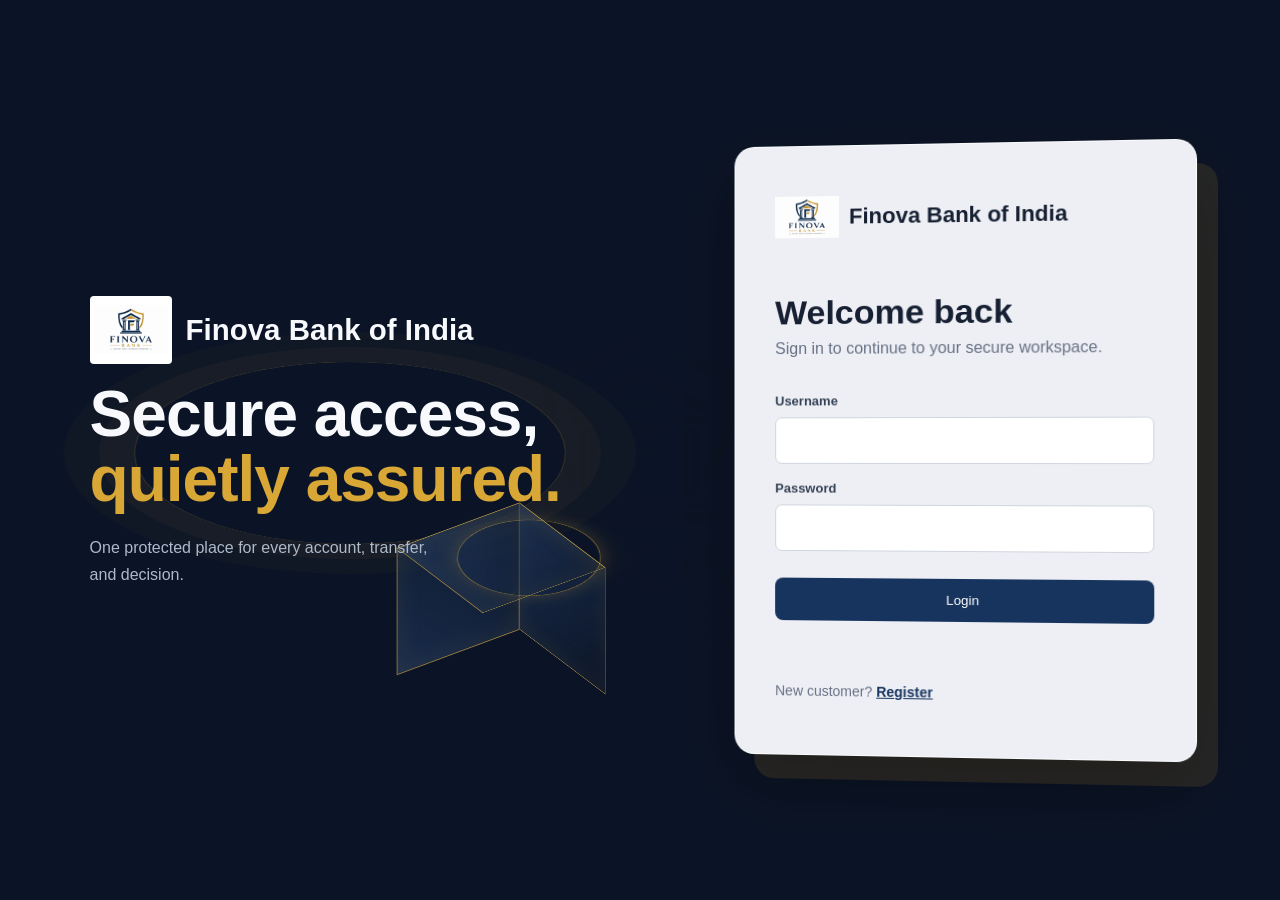
==== frontend/admin-transactions.html @ 8a997f4e "feat: initialize AML transaction monitoring system" ====
<!DOCTYPE html>
<html lang="en">
<head><meta charset="UTF-8"><meta name="viewport" content="width=device-width,initial-scale=1.0"><meta http-equiv="Cache-Control" content="no-cache, no-store, must-revalidate"><title>Transaction Monitor</title><link rel="stylesheet" href="style.css"></head>
<body><nav class="navbar"><div class="brand"><span>Finova Bank of India</span></div><div><a href="admin-dashboard.html">Dashboard</a><a href="alerts.html">Alerts</a><a href="#" onclick="logout()">Logout</a></div></nav>
<main class="container"><h1>All Transactions</h1><p>Read-only transaction monitoring for administrators.</p><div class="table-wrap"><table class="wide-table"><thead><tr><th>ID</th><th>Debit Customer</th><th>Debit Account</th><th>Amount</th><th>Credit Customer</th><th>Credit Account</th><th>Type</th><th>Channel</th><th>Location</th><th>Risk Score</th><th>Risk Level</th><th>Status</th><th>Date & Time</th></tr></thead><tbody id="rows"></tbody></table></div><p id="message" class="message"></p></main>
<script>
if(localStorage.getItem("role") !== "ADMIN"){window.location.href="login.html"}
function formatDateTime(value){if(!value)return "-";const date=new Date(value);if(Number.isNaN(date.getTime()))return "-";return new Intl.DateTimeFormat("en-IN",{day:"2-digit",month:"short",year:"numeric",hour:"2-digit",minute:"2-digit",hour12:true}).format(date)}
async function load(){try{const response=await fetch("/admin/transactions"),data=await response.json();if(!response.ok)throw Error(data.detail||"Unable to load transactions");rows.innerHTML=data.map(transaction=>`<tr><td>#${transaction.id}</td><td>${transaction.debit?.customer_name||"-"}</td><td>${transaction.debit?.account_number||"-"}</td><td>₹ ${Number(transaction.amount).toLocaleString("en-IN")}</td><td>${transaction.credit?.customer_name||"-"}</td><td>${transaction.credit?.account_number||"-"}</td><td>${transaction.transaction_type||"-"}</td><td>${transaction.transaction_channel||"-"}</td><td>${transaction.transaction_location||"-"}</td><td>${transaction.risk_probability == null ? "-" : Number(transaction.risk_probability).toFixed(3)}</td><td><b>${transaction.risk_level||"-"}</b></td><td>${transaction.status||"-"}</td><td>${formatDateTime(transaction.created_at)}</td></tr>`).join("")||"<tr><td colspan='13'>No transactions found.</td></tr>"}catch(error){message.textContent=error.message}}
function logout(){localStorage.clear();location.href="login.html"}load();
</script></body></html>
---- frontend/style.css ----
*{box-sizing:border-box}body{position:relative;margin:0;font-family:Arial,sans-serif;background:#f4f7fb;color:#172033}body::before{content:"";position:fixed;inset:64px 0 0;background:url("logo.png") center 52%/min(560px,70vw) auto no-repeat;opacity:.09;mix-blend-mode:multiply;pointer-events:none;z-index:0}.navbar,.hero,.container,.login-stage{position:relative;z-index:1}
.navbar{min-height:64px;padding:0 5%;display:flex;align-items:center;justify-content:space-between;background:#172033;color:#fff}
.navbar h2{margin:0}.brand{display:flex;align-items:center;font-size:20px;font-weight:700;white-space:nowrap}.navbar a{color:#fff;text-decoration:none;margin-left:18px}.hero{position:relative;min-height:calc(100vh - 64px);display:grid;place-items:center;padding:40px;isolation:isolate}.hero::before{content:"";position:absolute;inset:0;background:url("logo.png") center/560px auto no-repeat;opacity:.42;mix-blend-mode:multiply;pointer-events:none;z-index:0}.hero>div{position:relative;z-index:1}
.hero>div{max-width:850px;text-align:center}.hero h1{font-size:48px;margin:18px 0}.hero p{font-size:19px;line-height:1.6}
.badge{display:inline-block;padding:8px 14px;border-radius:20px;background:#dfe8ff}.btn{border:0;display:inline-block;padding:12px 20px;border-radius:8px;background:#3157d5;color:#fff;cursor:pointer;text-decoration:none;margin-top:12px}
.container{max-width:1200px;margin:30px auto;padding:0 20px}.grid{display:grid;grid-template-columns:repeat(auto-fit,minmax(190px,1fr));gap:18px}
.card,.auth-card{background:#fff;border-radius:12px;padding:22px;margin-bottom:18px;box-shadow:0 3px 15px rgba(0,0,0,.08)}.card strong{font-size:28px}
.auth-card{width:min(420px,92%);margin:80px auto}.auth-card form,.form-grid{display:grid;gap:12px}
input,select{width:100%;padding:11px;border:1px solid #ccd3df;border-radius:7px;font-size:15px}.form-grid{grid-template-columns:repeat(2,1fr)}.form-grid .btn{grid-column:1/-1}
.message{color:#b42318;margin-top:15px}.table-wrap{overflow-x:auto;background:#fff;border-radius:10px;scrollbar-color:#3157d5 #e4e8ef;scrollbar-width:auto}.table-wrap::-webkit-scrollbar{height:12px}.table-wrap::-webkit-scrollbar-track{background:#e4e8ef;border-radius:10px}.table-wrap::-webkit-scrollbar-thumb{background:#3157d5;border:3px solid #e4e8ef;border-radius:10px}.table-wrap::-webkit-scrollbar-thumb:hover{background:#2445b3}table{width:100%;border-collapse:collapse}
.wide-table{min-width:1100px}
th,td{text-align:left;padding:13px;border-bottom:1px solid #e4e8ef}th{background:#eef2f8}pre{white-space:pre-wrap;background:#101828;color:#fff;padding:15px;border-radius:8px;overflow-x:auto}
.tab-bar{display:flex;gap:10px;margin-bottom:18px}
.tab-button{flex:1;padding:12px 18px;border:1px solid #ccd3df;border-radius:10px;background:#f8fafc;color:#172033;cursor:pointer;transition:background .2s,border-color .2s}
.tab-button.active{background:#3157d5;color:#fff;border-color:#3157d5}
.hidden{display:none}
@media(max-width:700px){.navbar{padding:12px 4%;flex-direction:column;gap:10px}.navbar a{margin:0 6px}.hero h1{font-size:34px}.form-grid{grid-template-columns:1fr}.form-grid .btn{grid-column:auto}}
.button-row{margin-bottom:18px}
.button-row .btn{padding:12px 18px}

.login-page{min-height:100vh;background:#0b1426;color:#f7f9fc;overflow:hidden}
.login-stage{min-height:100vh;display:grid;grid-template-columns:minmax(0,1.1fr) minmax(360px,.9fr);align-items:center;max-width:1280px;margin:auto;padding:7vh 7vw;gap:7vw;perspective:1400px}
.login-visual{position:relative;min-height:560px;display:flex;align-items:center;isolation:isolate}
.login-visual::before{content:"";position:absolute;width:430px;height:430px;left:8%;top:12%;border:1px solid rgba(208,164,55,.25);border-radius:50%;box-shadow:0 0 0 35px rgba(208,164,55,.035),0 0 0 70px rgba(208,164,55,.025);transform:rotateX(65deg) rotateZ(-18deg);animation:drift 9s ease-in-out infinite}
.visual-copy{position:relative;z-index:2;max-width:510px}.login-visual-brand{display:flex;align-items:center;gap:14px;margin-bottom:18px;color:#f7f9fc;font-size:clamp(22px,2.3vw,32px);font-weight:800;white-space:nowrap}.login-visual-brand img{width:82px;height:68px;object-fit:contain;background:#fff;border-radius:4px;padding:4px}.eyebrow{color:#d8a735;font-size:12px;font-weight:700;letter-spacing:3px}.visual-copy h1{font-size:clamp(42px,5vw,76px);line-height:1.02;letter-spacing:-1px;margin:0 0 22px}.visual-copy h1 em{color:#d8a735;font-style:normal}.visual-copy p{max-width:360px;color:#aeb9ca;font-size:16px;line-height:1.7}
.security-cube{position:absolute;right:4%;bottom:2%;width:190px;height:190px;transform-style:preserve-3d;transform:rotateX(58deg) rotateZ(-35deg);animation:floatCube 7s ease-in-out infinite;z-index:1}.cube-face{position:absolute;width:150px;height:150px;border:1px solid rgba(221,177,66,.65);background:linear-gradient(135deg,rgba(29,52,88,.75),rgba(13,24,44,.25));box-shadow:inset 0 0 35px rgba(216,167,53,.08)}.cube-front{transform:translateZ(75px)}.cube-side{transform:rotateY(90deg) translateZ(75px)}.cube-top{transform:rotateX(90deg) translateZ(75px)}.cube-ring{position:absolute;inset:23px;border:1px solid rgba(216,167,53,.55);border-radius:50%;transform:translateZ(78px);box-shadow:0 0 24px rgba(216,167,53,.24)}
.login-page .auth-card{position:relative;width:100%;margin:0;padding:42px 40px;background:rgba(246,248,252,.96);color:#172033;border:1px solid rgba(255,255,255,.7);border-radius:20px;box-shadow:20px 24px 0 rgba(216,167,53,.12),0 28px 70px rgba(0,0,0,.38);transform:rotateY(-5deg);transition:transform .35s ease}.login-page .auth-card:hover{transform:rotateY(0) translateY(-4px)}.login-page .brand{color:#172033;font-size:22px;font-weight:800}.login-brand{gap:10px}.login-brand img{width:64px;height:58px;object-fit:contain}.login-page .auth-card h2{font-size:34px;margin:48px 0 8px}.login-subtitle{color:#667085;margin:0 0 28px}.login-page .auth-card form{gap:9px}.login-page label{font-size:13px;font-weight:700;color:#344054;margin-top:8px}.login-page input{background:#fff;border-color:#d0d5dd;padding:14px 13px}.login-page .btn{width:100%;margin-top:18px;background:#17345f;padding:14px}.login-page .btn:hover{background:#d09f2d}.login-page .message{min-height:20px}.register-line{color:#667085;font-size:14px;margin-top:28px}.register-line a{color:#17345f;font-weight:700}
@keyframes floatCube{0%,100%{transform:rotateX(58deg) rotateZ(-35deg) translateY(0)}50%{transform:rotateX(63deg) rotateZ(-29deg) translateY(-18px)}}@keyframes drift{0%,100%{transform:rotateX(65deg) rotateZ(-18deg) translate(0)}50%{transform:rotateX(65deg) rotateZ(-12deg) translate(12px,-15px)}}
@media(max-width:800px){body::before{background-size:min(420px,82vw);background-position:center 58%}.login-stage{grid-template-columns:1fr;padding:36px 22px;gap:28px}.login-visual{min-height:310px;align-items:end}.visual-copy h1{font-size:46px}.security-cube{right:0;bottom:-28px;transform:scale(.72) rotateX(58deg) rotateZ(-35deg)}.login-page .auth-card{transform:none;padding:32px 26px}.login-page .auth-card h2{margin-top:34px}}
.login-message{padding:0;line-height:1.5}.login-message.login-inactive{position:relative;padding:16px 18px 16px 48px;margin-top:18px;background:#fff4e5;border:1px solid #f2c078;border-radius:12px;color:#8a4b08;font-weight:600}.login-message.login-inactive::before{content:"!";position:absolute;left:16px;top:15px;display:grid;place-items:center;width:22px;height:22px;border-radius:50%;background:#d99a2b;color:#fff;font-weight:800}

.home-page{background:#f7f9fc;color:#172033}.home-page::before{display:none}.home-navbar{min-height:94px;padding:0 clamp(24px,7vw,96px);background:#fff;border-bottom:1px solid #e5eaf1;color:#172033}.home-brand{gap:14px;color:#172033;text-decoration:none}.home-brand img{width:82px;height:76px;object-fit:contain}.home-nav-links{display:flex;align-items:center;gap:28px}.home-nav-links>a{margin:0;color:#344054;text-decoration:none;font-size:14px}.home-nav-links .home-login{padding:11px 22px;border-radius:5px;background:#0877b9;color:#fff;font-weight:700}.home-main{overflow:hidden}.home-hero{position:relative;display:grid;grid-template-columns:minmax(0,1fr) minmax(320px,.8fr);align-items:center;gap:7vw;max-width:1240px;min-height:560px;margin:auto;padding:70px clamp(24px,7vw,96px) 58px}.home-copy{position:relative;z-index:1;max-width:650px}.home-eyebrow{color:#0877b9;font-size:12px;font-weight:800;letter-spacing:3px}.home-copy h1{max-width:680px;margin:22px 0 20px;font-size:clamp(42px,5vw,72px);line-height:1.04;letter-spacing:-1px}.home-copy>p{max-width:520px;margin:0;color:#667085;font-size:19px;line-height:1.65}.home-actions{display:flex;align-items:center;gap:26px;margin-top:32px}.home-actions .btn{margin:0;background:#0877b9;padding:14px 25px;border-radius:5px}.home-actions .btn:hover{background:#075f93}.home-secondary{color:#0877b9;font-weight:700;text-decoration:none}.home-secondary span{font-size:20px;margin-left:6px}.home-logo-stage{display:grid;place-items:center;min-height:390px;background:#fff;border-radius:50%;box-shadow:0 20px 60px rgba(23,32,51,.1);border:1px solid #e7edf4}.home-logo-stage img{width:min(390px,88%);height:auto;object-fit:contain}.home-services{display:grid;grid-template-columns:minmax(250px,.8fr) minmax(0,1.7fr);gap:6vw;max-width:1240px;margin:auto;padding:58px clamp(24px,7vw,96px) 78px;border-top:1px solid #e2e8f0}.home-services h2{max-width:360px;margin:18px 0 0;font-size:30px;line-height:1.15}.service-list{display:grid;grid-template-columns:repeat(3,1fr);gap:24px}.service-list article{padding-left:18px;border-left:2px solid #d8a735}.service-number{color:#d09f2d;font-size:12px;font-weight:800;letter-spacing:2px}.service-list h3{margin:24px 0 10px;font-size:18px}.service-list p{margin:0;color:#667085;line-height:1.6;font-size:14px}
@media(max-width:800px){.home-navbar{padding:12px 22px}.home-nav-links{gap:12px}.home-nav-links>a:not(.home-login){display:none}.home-hero{grid-template-columns:1fr;gap:30px;padding-top:54px}.home-logo-stage{min-height:280px;order:-1}.home-copy h1{font-size:44px}.home-services{grid-template-columns:1fr;gap:35px}.service-list{grid-template-columns:1fr}.service-list article{padding:0 0 18px;border-left:0;border-bottom:2px solid #d8a735}}
.home-page{background:#0b1426;color:#f7f9fc}.home-navbar{background:#0b1426;border-bottom:1px solid rgba(255,255,255,.08);color:#fff}.home-brand{color:#fff}.home-nav-links>a{color:#d7dfec}.home-nav-links .home-login{background:#17345f}.home-main{background:#0b1426}.home-hero{max-width:1400px;min-height:calc(100vh - 94px);padding-top:70px;padding-bottom:90px}.home-eyebrow{color:#d8a735}.home-copy h1{color:#f7f9fc}.home-copy>p{color:#aeb9ca}.home-actions .btn{background:#d09f2d;color:#101828}.home-actions .btn:hover{background:#e1b84e}.home-secondary{color:#e0b33e}.home-logo-stage{min-height:500px;border-radius:20px;background:rgba(246,248,252,.96);border:1px solid rgba(255,255,255,.7);box-shadow:20px 24px 0 rgba(216,167,53,.12),0 28px 70px rgba(0,0,0,.38);transform:rotateY(-5deg);transition:transform .35s ease}.home-logo-stage:hover{transform:rotateY(0) translateY(-4px)}.home-services{max-width:1400px;border-top:1px solid rgba(255,255,255,.12)}.home-services h2{color:#f7f9fc}.service-list h3{color:#f7f9fc}.service-list p{color:#aeb9ca}.service-list article{border-color:#d8a735}
@media(max-width:800px){.home-hero{min-height:auto;padding-top:46px;padding-bottom:64px}.home-logo-stage{min-height:300px;transform:none}.home-logo-stage:hover{transform:none}.home-services{padding-top:46px}}
@media(max-width:800px){.login-visual-brand{gap:10px;font-size:20px}.login-visual-brand img{width:64px;height:56px}}

.customer-page{min-height:100vh;background:#f2f4f8;color:#172033}.customer-page::before{display:none}.customer-navbar{min-height:76px;padding:0 clamp(24px,6vw,80px);background:#0b1426}.customer-brand{gap:12px;color:#fff;text-decoration:none}.customer-brand img{width:50px;height:50px;object-fit:contain;background:#fff;border-radius:4px;padding:3px}.customer-nav-links{display:flex;align-items:center;gap:26px}.customer-nav-links>a{margin:0;color:#d7dfec;text-decoration:none;font-size:14px}.customer-nav-links>a:hover{color:#fff}.customer-nav-links .customer-logout{padding-left:26px;border-left:1px solid rgba(255,255,255,.2);color:#d8a735}.customer-content{position:relative;z-index:1;max-width:1320px;margin:auto;padding:54px clamp(24px,6vw,80px) 70px}.customer-header{display:flex;align-items:flex-end;justify-content:space-between;gap:30px;margin-bottom:34px}.customer-kicker{margin:0;color:#0877b9;font-size:10px;font-weight:800;letter-spacing:2.5px}.customer-header h1{margin:12px 0 8px;font-size:clamp(34px,4.5vw,58px);line-height:1;letter-spacing:-1px}.customer-header>div>p:last-child{margin:0;color:#7d8797;font-size:15px}.customer-actions{display:flex;gap:12px}.customer-actions a{padding:12px 16px;border:1px solid #d6deea;border-radius:5px;color:#0877b9;text-decoration:none;font-size:13px;font-weight:700;background:#fff}.customer-actions a:first-child{background:#0877b9;border-color:#0877b9;color:#fff}.customer-actions span{font-size:17px;margin-left:8px}.customer-summary{display:grid;grid-template-columns:1.35fr .65fr;gap:18px;margin-bottom:42px}.customer-profile,.customer-total{min-height:178px;padding:28px;background:#fff;border:1px solid #e5e9f0;border-radius:10px;box-shadow:0 8px 22px rgba(23,32,51,.04)}.customer-profile{border-left:4px solid #d8a735}.customer-profile-label,.account-label{display:block;color:#8b96a6;font-size:10px;font-weight:800;letter-spacing:2px}.customer-profile h3{margin:17px 0 7px;font-size:25px}.customer-profile p{margin:0 0 16px;color:#667085}.customer-profile small{color:#9aa3b1}.customer-total{display:flex;flex-direction:column;justify-content:center;background:#17345f;color:#fff}.customer-total>span{color:#aebed3;font-size:12px}.customer-total strong{margin:13px 0;font-size:32px}.customer-total small{color:#aebed3;font-size:11px}.customer-live-dot{display:inline-block;width:7px;height:7px;margin-right:7px;border-radius:50%;background:#46c98b}.customer-section-heading{display:flex;align-items:flex-end;justify-content:space-between;margin-bottom:18px}.customer-section-heading h2{margin:10px 0 0;font-size:28px}.customer-section-heading>span{color:#8b96a6;font-size:13px}.customer-accounts{display:grid;grid-template-columns:repeat(auto-fit,minmax(260px,1fr));gap:18px}.customer-account{position:relative;min-height:245px;padding:24px;background:#fff;border:1px solid #e5e9f0;border-radius:10px;box-shadow:0 8px 22px rgba(23,32,51,.04);overflow:hidden}.customer-account::after{content:"";position:absolute;right:-35px;bottom:-55px;width:150px;height:150px;border:1px solid rgba(8,119,185,.15);border-radius:50%;box-shadow:0 0 0 20px rgba(8,119,185,.035),0 0 0 40px rgba(8,119,185,.025)}.account-top{display:flex;justify-content:space-between;align-items:center}.account-type{font-size:13px;font-weight:800;letter-spacing:1px}.account-status{padding:5px 8px;border-radius:4px;background:#e8f8f0;color:#16805c;font-size:9px;font-weight:800}.account-inactive .account-status{background:#fff1e7;color:#b45309}.account-number{margin:24px 0 23px;color:#536174;letter-spacing:2px;font-size:15px}.customer-account strong{display:block;margin-top:8px;font-size:26px}.customer-account>a{position:relative;z-index:1;display:inline-block;margin-top:24px;color:#0877b9;font-size:12px;font-weight:700;text-decoration:none}.customer-account>a span{font-size:16px;margin-left:5px}.customer-page .message{margin-top:25px}
@media(max-width:800px){.customer-navbar{padding:12px 22px}.customer-nav-links{gap:12px}.customer-nav-links>a:not(.customer-logout){display:none}.customer-header{align-items:flex-start;flex-direction:column}.customer-actions{width:100%}.customer-actions a{flex:1;text-align:center}.customer-summary{grid-template-columns:1fr}.customer-content{padding-top:36px}}
@media(max-width:520px){.customer-actions{flex-direction:column}.customer-account{min-height:220px}}
.notification-page{min-height:100vh;background:#f2f4f8;color:#172033}.notification-page::before{display:none}.notification-content{max-width:1100px;margin:auto;padding:54px clamp(24px,6vw,80px) 70px}.notification-header{display:flex;align-items:flex-end;justify-content:space-between;gap:25px;margin-bottom:36px}.notification-header h1{margin:12px 0 8px;font-size:clamp(38px,4vw,58px);line-height:1;letter-spacing:-1px}.notification-header p:last-child{margin:0;color:#7d8797;font-size:15px}.notification-count{display:flex;align-items:baseline;gap:9px;padding:16px 20px;border-left:3px solid #d8a735;background:#fff;border-radius:6px}.notification-count strong{font-size:30px}.notification-count span{color:#7d8797;font-size:12px}.notification-toolbar{display:flex;align-items:center;justify-content:space-between;gap:20px;margin-bottom:17px;padding:23px 26px;background:#fff;border:1px solid #e5e9f0;border-radius:10px;box-shadow:0 8px 22px rgba(23,32,51,.04)}.notification-toolbar h2{margin:9px 0 0;font-size:22px}.notification-filters{display:flex;gap:7px}.notification-filter{padding:9px 14px;border:1px solid #d5dce7;border-radius:5px;background:#fff;color:#667085;cursor:pointer;font-size:12px;font-weight:700}.notification-filter.active{border-color:#0877b9;background:#0877b9;color:#fff}.notification-list{display:grid;gap:12px}.notification-item{display:flex;gap:18px;padding:22px 25px;background:#fff;border:1px solid #e5e9f0;border-radius:10px;box-shadow:0 8px 22px rgba(23,32,51,.04)}.notification-item.unread{border-left:4px solid #0877b9;background:#fbfdff}.notification-icon{display:grid;place-items:center;flex:0 0 34px;height:34px;border-radius:50%;background:#e7f3fb;color:#0877b9;font-weight:800}.notification-item.unread .notification-icon{background:#fff1d6;color:#b77900}.notification-body{min-width:0;flex:1}.notification-item-top{display:flex;align-items:center;justify-content:space-between;gap:15px}.notification-status{color:#0877b9;font-size:9px;font-weight:800;letter-spacing:1.5px}.notification-item.read .notification-status{color:#9aa3b1}.notification-item time{color:#9aa3b1;font-size:11px}.notification-item h3{margin:10px 0 6px;font-size:16px}.notification-item p{margin:0;color:#667085;font-size:13px;line-height:1.6}.notification-read-button{margin-top:15px;padding:0;border:0;background:transparent;color:#0877b9;cursor:pointer;font-size:12px;font-weight:800}.notification-read-button span{margin-left:6px;font-size:16px}.notification-empty{display:flex;flex-direction:column;align-items:center;gap:8px;padding:55px 20px;background:#fff;border:1px dashed #cfd8e5;border-radius:10px;color:#7d8797}.notification-empty strong{color:#344054;font-size:16px}.notification-empty span{font-size:12px}.notification-page .message{margin-top:18px}@media(max-width:700px){.notification-header{align-items:flex-start;flex-direction:column}.notification-count{align-self:stretch}.notification-toolbar{align-items:flex-start;flex-direction:column}.notification-filters{width:100%}.notification-filter{flex:1}.notification-item{padding:18px}.notification-item-top{align-items:flex-start;flex-direction:column-reverse;gap:5px}}
.customer-analytics{margin-bottom:42px;padding:26px 28px;background:#fff;border:1px solid #e5e9f0;border-radius:10px;box-shadow:0 8px 22px rgba(23,32,51,.04)}.customer-analytics-heading{display:flex;align-items:flex-start;justify-content:space-between;gap:20px}.customer-analytics h2{margin:10px 0 0;font-size:26px}.analytics-controls{display:flex;gap:12px}.analytics-controls label{color:#344054;font-size:10px;font-weight:800}.analytics-controls select,.analytics-controls input{display:block;height:38px;margin-top:6px;padding:0 10px;border:1px solid #d3dbe7;border-radius:5px;background:#fbfcfe;color:#172033;font-size:12px}.analytics-metrics{display:grid;grid-template-columns:repeat(3,1fr);gap:14px;margin-top:24px}.analytics-metrics article{padding:19px 20px;border-left:3px solid #0877b9;background:#f7f9fc;border-radius:6px}.analytics-metrics article.debit-metric{border-color:#d8a735}.analytics-metrics article.credit-metric{border-color:#2bb673}.analytics-metrics span,.analytics-metrics small{display:block;color:#7d8797;font-size:11px}.analytics-metrics strong{display:block;margin:11px 0 6px;font-size:25px}.analytics-metrics small{color:#9aa3b1}@media(max-width:700px){.customer-analytics-heading{flex-direction:column}.analytics-controls{width:100%}.analytics-controls label{flex:1}.analytics-controls select,.analytics-controls input{width:100%}.analytics-metrics{grid-template-columns:1fr}}
.customer-page .customer-header h1,.customer-page .customer-section-heading h2,.customer-page .customer-analytics h2{color:#0F1F3D}.customer-page .customer-kicker{color:#0066A1}.customer-page .customer-header>div>p:last-child,.customer-page .customer-profile p,.customer-page .customer-total small,.customer-page .analytics-metrics small{color:#64748B}.customer-page .customer-profile h3,.customer-page .customer-profile small{color:#1F2937}.customer-page .customer-account strong,.customer-page .analytics-metrics strong{color:#0F1F3D}.customer-page .account-status{background:#ecfdf3;color:#16A34A}.customer-page .customer-total strong{color:#fff}
.customer-page .customer-kicker{font-size:12px}
.notification-item h3{color:#172033;font-size:17px;font-weight:800}.notification-item p{color:#667085;font-size:14px}.notification-item.unread{border-left-color:#d8a735;background:#fffdf8}.notification-item.unread h3{color:#0877b9}.notification-item.unread p{color:#344054;font-weight:600}.notification-item.unread .notification-status{color:#b77900}.notification-item.read .notification-icon{background:#eef1f5;color:#7d8797}
.notification-item{cursor:pointer;transition:transform .18s ease,box-shadow .18s ease,border-color .18s ease}.notification-item:hover,.notification-item:focus-visible{transform:translateY(-2px);border-color:#0877b9;box-shadow:0 12px 26px rgba(8,119,185,.12);outline:none}.notification-item h3{transition:color .18s ease}.notification-item:hover h3,.notification-item:focus-visible h3{color:#0877b9;text-decoration:underline;text-underline-offset:3px}
.notification-page{color:#172033}.notification-page h1,.notification-page h2{color:#172033}.notification-page .notification-header p:last-child,.notification-page .notification-item p,.notification-page .notification-item time,.notification-page .notification-count span,.notification-page .history-caption{color:#344054}.notification-page .notification-item h3{color:#172033}.notification-page .notification-item.unread h3{color:#0877b9}.notification-page .notification-item.unread p{color:#172033}.notification-page .notification-toolbar h2{color:#172033}.notification-page .notification-filter{color:#0877b9}.notification-page .notification-empty{color:#344054}.notification-page .notification-empty strong{color:#172033}.notification-page .notification-empty span{color:#344054}
.notification-page .notification-toolbar,.notification-page .notification-item,.notification-page .notification-count,.notification-page .notification-empty{opacity:1;background-color:#fff}.notification-page .notification-item.unread{background-color:#fffdf8}
.notification-page .notification-filter.active{border-color:#d09f2d;background:#d09f2d;color:#172033}.notification-page .notification-read-button{color:#d09f2d}.notification-page .notification-read-button:hover{color:#b77900}

.transfer-page{min-height:100vh;background:#f2f4f8;color:#172033}.transfer-page::before{display:none}.transfer-navbar{min-height:76px;padding:0 clamp(24px,6vw,80px);background:#0b1426}.transfer-brand{gap:12px;color:#fff;text-decoration:none}.transfer-brand img{width:50px;height:50px;object-fit:contain;background:#fff;border-radius:4px;padding:3px}.transfer-navbar>div{display:flex;gap:26px}.transfer-navbar>div a{margin:0;color:#d7dfec;text-decoration:none;font-size:14px}.transfer-navbar>div a:hover{color:#fff}.transfer-content{max-width:1240px;margin:auto;padding:54px clamp(24px,6vw,80px) 70px}.transfer-header{display:flex;align-items:flex-end;justify-content:space-between;gap:30px;margin-bottom:32px}.transfer-kicker{margin:0;color:#0877b9;font-size:10px;font-weight:800;letter-spacing:2.5px}.transfer-header h1{margin:12px 0 8px;font-size:clamp(38px,4vw,58px);line-height:1;letter-spacing:-1px}.transfer-header>div>p:last-child{margin:0;color:#7d8797;font-size:15px}.transfer-steps{display:flex;align-items:center;gap:12px;color:#9aa3b1;font-size:11px}.transfer-steps span{display:flex;align-items:center;gap:7px}.transfer-steps span b{font-weight:700}.transfer-steps span.active{color:#0877b9}.transfer-steps span.active:first-letter{color:#d09f2d}.transfer-steps i{width:28px;height:1px;background:#d6deea}.transfer-layout{display:grid;grid-template-columns:minmax(0,1.45fr) minmax(270px,.55fr);gap:18px;align-items:stretch}.transfer-panel,.transfer-side,.transfer-history{background:#fff;border:1px solid #e5e9f0;border-radius:10px;box-shadow:0 8px 22px rgba(23,32,51,.04)}.transfer-panel{padding:30px}.transfer-panel-heading{display:flex;align-items:flex-start;justify-content:space-between;gap:20px}.transfer-panel-heading h2{margin:10px 0 0;font-size:23px}.secure-badge{padding:6px 9px;border-radius:4px;background:#e8f8f0;color:#16805c;font-size:9px;font-weight:800;letter-spacing:1px}.transfer-form{position:relative;display:grid;grid-template-columns:1fr 1fr;gap:18px 20px;margin-top:29px}.transfer-field{position:relative}.transfer-field label,.transfer-amount-field label{display:block;margin-bottom:8px;color:#344054;font-size:12px;font-weight:800}.transfer-field input,.transfer-field select,.transfer-amount-field input{width:100%;height:50px;padding:0 14px;border:1px solid #d3dbe7;border-radius:6px;background:#fbfcfe;color:#172033;font-size:14px;outline:none}.transfer-field input:focus,.transfer-field select:focus,.transfer-amount-field input:focus{border-color:#0877b9;box-shadow:0 0 0 3px rgba(8,119,185,.1)}.transfer-field small{display:block;margin-top:7px;color:#9aa3b1;font-size:11px}.transfer-connector{position:absolute;top:78px;left:50%;z-index:2;display:grid;place-items:center;width:28px;height:28px;margin-left:-14px;border:1px solid #d8a735;border-radius:50%;background:#fff;color:#d09f2d;font-weight:800}.transfer-amount-field{grid-column:1}.amount-input{display:flex;align-items:center;height:65px;border:1px solid #d8a735;border-radius:6px;background:#fff9eb}.amount-input span{padding-left:18px;color:#d09f2d;font-size:22px;font-weight:800}.transfer-amount-field input{height:63px;border:0;background:transparent;font-size:26px;font-weight:800}.transfer-preview{display:flex;flex-direction:column;justify-content:center;padding:0 20px;border-left:2px solid #d8a735}.transfer-preview span{color:#8b96a6;font-size:9px;font-weight:800;letter-spacing:1.5px}.transfer-preview strong{margin:7px 0 4px;font-size:15px}.transfer-preview small{color:#9aa3b1;font-size:11px}.transfer-advanced{grid-column:1/-1;border-top:1px solid #edf0f4;padding-top:17px}.transfer-advanced summary{cursor:pointer;color:#536174;font-size:12px;font-weight:700;list-style:none}.transfer-advanced summary::-webkit-details-marker{display:none}.transfer-advanced summary::before{content:"+";display:inline-grid;place-items:center;width:18px;height:18px;margin-right:8px;border:1px solid #ccd5e2;border-radius:50%;color:#0877b9}.transfer-advanced[open] summary::before{content:"-"}.transfer-advanced summary span{margin-left:8px;color:#9aa3b1;font-weight:400}.advanced-grid{display:grid;grid-template-columns:repeat(3,1fr);gap:12px;margin-top:16px}.advanced-grid label{color:#7d8797;font-size:10px}.advanced-grid input,.advanced-grid select{width:100%;margin-top:5px;padding:8px;border:1px solid #d3dbe7;border-radius:5px;font-size:12px}.transfer-submit{grid-column:1/-1;height:50px;border:0;border-radius:6px;background:#17345f;color:#fff;cursor:pointer;font-size:14px;font-weight:700}.transfer-submit:hover{background:#0877b9}.transfer-submit span{margin-left:10px;color:#d8a735;font-size:19px}.transfer-panel pre{grid-column:1/-1;margin:0;min-height:0}.transfer-side{position:relative;display:flex;flex-direction:column;justify-content:flex-end;padding:30px;background:#17345f;color:#fff;overflow:hidden}.transfer-side::before{content:"";position:absolute;right:-75px;top:-45px;width:220px;height:220px;border:1px solid rgba(216,167,53,.5);border-radius:50%;box-shadow:0 0 0 22px rgba(216,167,53,.08),0 0 0 45px rgba(216,167,53,.04)}.transfer-side-mark{position:absolute;top:29px;left:30px;color:#d8a735;font-size:74px;font-weight:900;line-height:1;opacity:.8}.transfer-side .transfer-kicker{position:relative;color:#d8a735}.transfer-side h2{position:relative;max-width:260px;margin:13px 0;font-size:27px;line-height:1.12}.transfer-side>p:not(.transfer-kicker){position:relative;max-width:280px;color:#aebed3;font-size:13px;line-height:1.65}.transfer-side>a{position:relative;margin-top:25px;color:#fff;text-decoration:none;font-size:12px;font-weight:700}.transfer-side>a span{margin-left:7px;color:#d8a735;font-size:17px}.transfer-history{margin-top:18px;padding:26px 30px}.history-caption{color:#9aa3b1;font-size:11px}.transfer-history .table-wrap{margin-top:17px}.transfer-history table{background:#fff}.transfer-history th{background:#f4f7fb;color:#7d8797;font-size:10px;text-transform:uppercase;letter-spacing:.5px}.transfer-history td{font-size:13px}.transfer-page .message{margin-top:18px}
@media(max-width:850px){.transfer-header{align-items:flex-start;flex-direction:column}.transfer-steps{align-self:flex-start}.transfer-layout{grid-template-columns:1fr}.transfer-side{min-height:260px}.transfer-side-mark{right:30px;left:auto}.transfer-form{grid-template-columns:1fr}.transfer-connector{display:none}.transfer-amount-field,.transfer-preview{grid-column:auto}.advanced-grid{grid-template-columns:repeat(2,1fr)}}
@media(max-width:560px){.transfer-navbar{padding:12px 22px}.transfer-navbar>div{gap:12px}.transfer-navbar>div a:not(:last-child){display:none}.transfer-content{padding-top:34px}.transfer-panel,.transfer-history{padding:22px 18px}.transfer-steps{gap:6px}.transfer-steps i{width:15px}.transfer-steps span b{display:none}.advanced-grid{grid-template-columns:1fr}}
.transfer-history-link{display:flex;align-items:center;justify-content:space-between;margin-top:18px;padding:20px 24px;background:#fff;border:1px solid #e5e9f0;border-radius:10px;box-shadow:0 8px 22px rgba(23,32,51,.04);color:#172033;text-decoration:none}.transfer-history-link span{display:flex;flex-direction:column;gap:6px}.transfer-history-link b{font-size:15px}.transfer-history-link small{color:#7d8797;font-size:12px}.transfer-history-link strong{color:#0877b9;font-size:25px}.history-send-button{padding:13px 17px;background:#0877b9;border-radius:5px;color:#fff;text-decoration:none;font-size:13px;font-weight:700}.history-send-button span{margin-left:8px;color:#d8a735}.history-full{margin-top:0}.history-full .table-wrap{margin-top:18px}.history-direction{color:#0877b9;font-weight:700}.history-page .transfer-header{align-items:center}
.transfer-page .transfer-kicker{font-size:12px}

.admin-page{min-height:100vh;background:#f2f4f8;color:#172033}.admin-page::before{display:none}.admin-sidebar{position:fixed;inset:0 auto 0 0;width:220px;padding:28px 18px 24px;background:#0b1426;color:#fff;z-index:5;display:flex;flex-direction:column}.admin-brand{display:flex;align-items:center;gap:10px;color:#fff;text-decoration:none;margin:0 8px 52px}.admin-brand img{width:48px;height:48px;object-fit:contain;background:#fff;border-radius:4px;padding:3px}.admin-brand span{display:flex;flex-direction:column;font-size:14px;letter-spacing:1px}.admin-brand small{color:#d8a735;font-size:8px;letter-spacing:2px;margin-top:4px}.admin-label,.admin-kicker{font-size:10px;letter-spacing:2px;font-weight:800;color:#7f8da5;margin:0}.admin-label{padding:0 12px 14px}.admin-nav{display:flex;align-items:center;gap:14px;padding:14px 12px;margin:2px 0;border-radius:5px;color:#aeb9ca;text-decoration:none;font-size:13px}.admin-nav span{color:#d8a735;font-size:10px}.admin-nav.active,.admin-nav:hover{background:#17345f;color:#fff}.admin-side-footer{margin-top:auto;border-top:1px solid rgba(255,255,255,.12);padding:18px 12px 0}.admin-side-footer span{display:block;color:#7f8da5;font-size:9px;letter-spacing:1.5px;margin-bottom:13px}.admin-side-footer a{color:#d8a735;text-decoration:none;font-size:13px}.admin-content{position:relative;z-index:1;margin-left:220px;max-width:none;padding:44px clamp(28px,5vw,76px) 70px}.admin-header{display:flex;align-items:flex-end;justify-content:space-between;gap:25px;margin-bottom:34px}.admin-header h1{margin:11px 0 8px;font-size:clamp(32px,3.4vw,54px);line-height:1;letter-spacing:-1px}.admin-muted{margin:0;color:#7d8797;font-size:14px}.admin-header-actions{display:flex;align-items:center;gap:12px}.admin-icon-action,.admin-primary-action{display:inline-flex;align-items:center;justify-content:center;text-decoration:none}.admin-icon-action{width:38px;height:38px;border:1px solid #d7dde7;border-radius:50%;color:#0877b9;font-weight:800}.admin-primary-action{gap:10px;padding:13px 17px;background:#0877b9;color:#fff;border-radius:5px;font-size:13px}.admin-primary-action span{font-size:18px}.admin-metrics{display:grid;grid-template-columns:repeat(4,1fr);gap:14px;margin-bottom:18px}.admin-metric{min-height:132px;padding:20px 20px 16px;background:#fff;border:1px solid #e5e9f0;border-radius:10px;box-shadow:0 8px 22px rgba(23,32,51,.04)}.admin-metric>span{display:block;color:#7d8797;font-size:12px}.admin-metric strong{display:block;margin:13px 0 12px;font-size:34px;line-height:1}.admin-metric small{color:#9aa3b1;font-size:11px}.admin-metric small b{color:#0877b9;font-size:15px;margin-left:4px}.admin-overview-grid{display:grid;grid-template-columns:minmax(0,1.5fr) minmax(270px,.7fr);gap:18px;margin-bottom:18px}.admin-panel{padding:25px;background:#fff;border:1px solid #e5e9f0;border-radius:10px;box-shadow:0 8px 22px rgba(23,32,51,.04)}.admin-panel-heading{display:flex;align-items:flex-start;justify-content:space-between;gap:15px}.admin-panel h2{margin:9px 0 0;font-size:20px}.admin-status-dot{color:#16805c;font-size:10px;font-weight:800;letter-spacing:1px}.admin-status-dot::before{content:"";display:inline-block;width:7px;height:7px;margin-right:6px;border-radius:50%;background:#2bb673}.admin-risk-visual{display:grid;grid-template-columns:190px 1fr;align-items:center;gap:35px;margin-top:28px}.admin-ring{width:160px;height:160px;display:flex;flex-direction:column;align-items:center;justify-content:center;border-radius:50%;background:radial-gradient(circle at center,#fff 54%,transparent 55%),conic-gradient(#ef4fb0 0 18%,#d9e0eb 18% 100%);box-shadow:inset 0 0 0 12px #fff}.admin-ring strong{font-size:35px}.admin-ring span{color:#8a94a4;font-size:11px;margin-top:7px}.admin-risk-bars{display:grid;gap:23px}.admin-risk-bars span{display:flex;justify-content:space-between;font-size:12px;margin-bottom:8px}.admin-risk-bars em{color:#7d8797;font-style:normal}.risk-bar{display:block;height:9px;border-radius:20px;background:#dce3ef}.risk-bar::after{content:"";display:block;width:100%;height:100%;border-radius:20px}.risk-bar.blue::after{background:#3c70c4}.risk-bar.pink::after{background:#e94cac}.risk-bar.gold::after{background:#d8a735}.admin-actions-panel{background:#17345f;color:#fff}.admin-actions-panel .admin-kicker{color:#9fb5d3}.admin-actions-panel h2{font-size:25px;margin:12px 0 20px}.admin-action-link{display:flex;justify-content:space-between;padding:15px 0;border-top:1px solid rgba(255,255,255,.16);color:#fff;text-decoration:none;font-size:13px}.admin-action-link b{color:#d8a735;font-size:18px}.admin-alert-panel{margin-bottom:18px}.admin-view-all{color:#0877b9;font-size:12px;text-decoration:none;font-weight:700}.admin-alert-list{margin-top:18px}.admin-alert-row{display:grid;grid-template-columns:70px minmax(160px,1fr) 120px 78px;align-items:center;gap:14px;padding:15px 0;border-top:1px solid #edf0f4}.admin-alert-id{color:#0877b9;font-size:12px;font-weight:800}.admin-alert-row b,.admin-alert-row small{display:block}.admin-alert-row small{color:#8a94a4;font-size:11px;margin-top:5px}.admin-alert-row>strong{font-size:13px}.admin-risk-tag{justify-self:end;padding:5px 8px;border-radius:4px;background:#fff0f8;color:#d32d91;font-size:10px;font-weight:800;text-transform:uppercase}.admin-empty{padding:25px 0;color:#8a94a4;font-size:13px}.admin-page .message{margin-left:0}
@media(max-width:900px){.admin-sidebar{position:static;width:auto;min-height:0;padding:15px;display:block}.admin-brand{margin:0 0 16px}.admin-label{display:none}.admin-nav{display:inline-flex;margin:0 2px;padding:9px}.admin-side-footer{display:none}.admin-content{margin-left:0;padding:30px 20px 50px}.admin-metrics{grid-template-columns:repeat(2,1fr)}.admin-overview-grid{grid-template-columns:1fr}.admin-header{align-items:flex-start;flex-direction:column}.admin-risk-visual{grid-template-columns:150px 1fr;gap:20px}}
@media(max-width:520px){.admin-metrics{grid-template-columns:1fr}.admin-header-actions{width:100%}.admin-primary-action{flex:1}.admin-risk-visual{grid-template-columns:1fr}.admin-ring{margin:auto}.admin-alert-row{grid-template-columns:50px 1fr 78px}.admin-alert-row>strong{grid-column:2}.admin-risk-tag{grid-column:3;grid-row:1}}
.history-filter-panel{margin-bottom:18px;padding:25px 30px;background:#fff;border:1px solid #e5e9f0;border-radius:10px;box-shadow:0 8px 22px rgba(23,32,51,.04)}.history-filters{display:grid;grid-template-columns:repeat(5,minmax(0,1fr)) auto;align-items:end;gap:14px;margin-top:20px}.history-filters label{color:#344054;font-size:11px;font-weight:800}.history-filters input,.history-filters select{display:block;width:100%;height:44px;margin-top:7px;padding:0 11px;border:1px solid #d3dbe7;border-radius:5px;background:#fbfcfe;color:#172033;font-size:13px}.history-run-button{height:44px;padding:0 18px;border:0;border-radius:5px;background:#0877b9;color:#fff;cursor:pointer;font-size:13px;font-weight:700;white-space:nowrap}.history-run-button:hover{background:#17345f}.history-run-button span{margin-left:7px;color:#d8a735;font-size:17px}@media(max-width:1050px){.history-filters{grid-template-columns:repeat(3,1fr)}.history-run-button{grid-column:auto}}@media(max-width:850px){.history-filters{grid-template-columns:repeat(2,1fr)}.history-run-button{grid-column:1/-1}}@media(max-width:560px){.history-filter-panel{padding:22px 18px}.history-filters{grid-template-columns:1fr}}
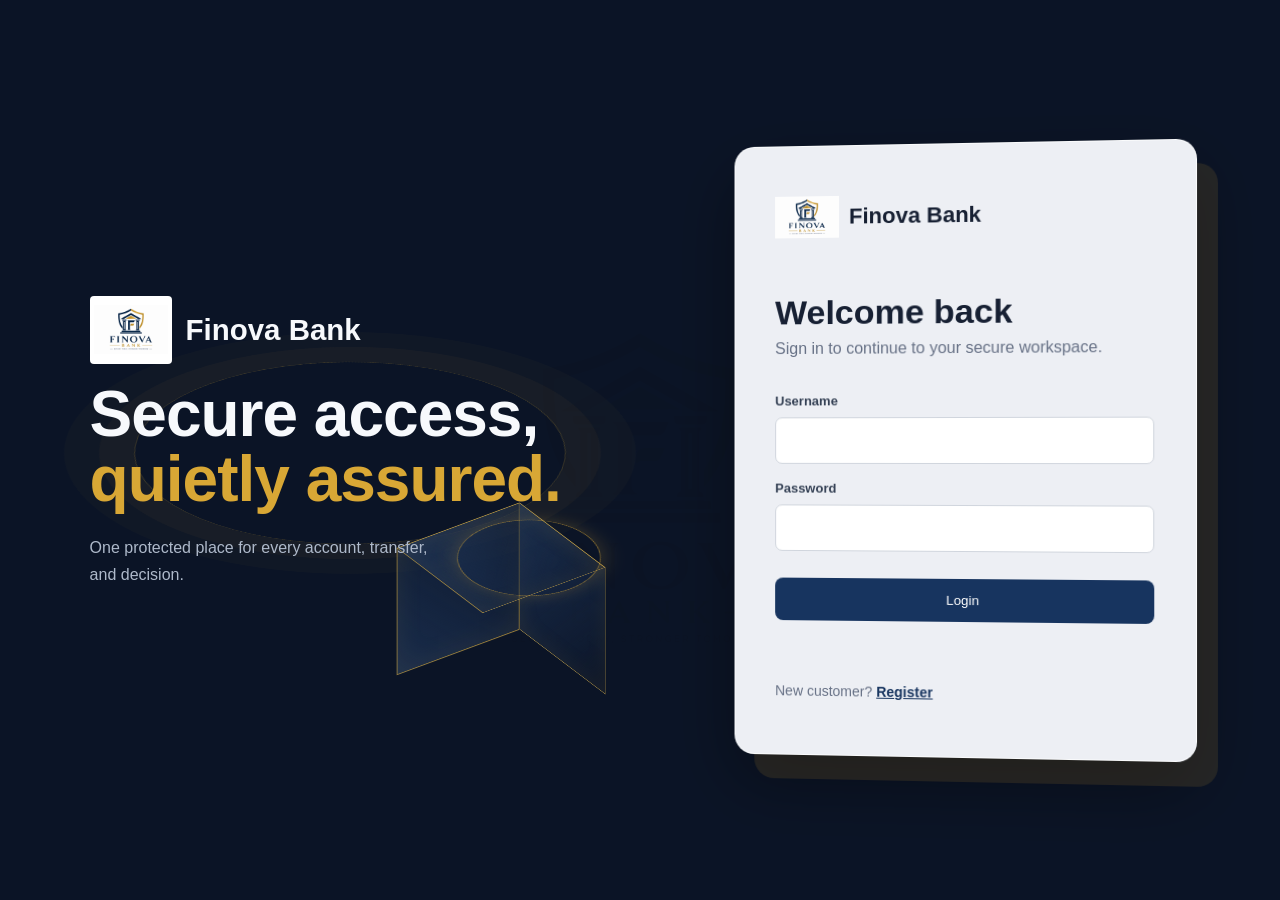
==== commit 76a74252: "Update HTML layout and styling" ====
--- a/frontend/admin-transactions.html
+++ b/frontend/admin-transactions.html
@@ -1,7 +1,7 @@
 <!DOCTYPE html>
 <html lang="en">
 <head><meta charset="UTF-8"><meta name="viewport" content="width=device-width,initial-scale=1.0"><meta http-equiv="Cache-Control" content="no-cache, no-store, must-revalidate"><title>Transaction Monitor</title><link rel="stylesheet" href="style.css"></head>
-<body><nav class="navbar"><div class="brand"><span>Finova Bank of India</span></div><div><a href="admin-dashboard.html">Dashboard</a><a href="alerts.html">Alerts</a><a href="#" onclick="logout()">Logout</a></div></nav>
+<body><nav class="navbar"><div class="brand"><span>Finova Bank </span></div><div><a href="admin-dashboard.html">Dashboard</a><a href="alerts.html">Alerts</a><a href="#" onclick="logout()">Logout</a></div></nav>
 <main class="container"><h1>All Transactions</h1><p>Read-only transaction monitoring for administrators.</p><div class="table-wrap"><table class="wide-table"><thead><tr><th>ID</th><th>Debit Customer</th><th>Debit Account</th><th>Amount</th><th>Credit Customer</th><th>Credit Account</th><th>Type</th><th>Channel</th><th>Location</th><th>Risk Score</th><th>Risk Level</th><th>Status</th><th>Date & Time</th></tr></thead><tbody id="rows"></tbody></table></div><p id="message" class="message"></p></main>
 <script>
 if(localStorage.getItem("role") !== "ADMIN"){window.location.href="login.html"}
